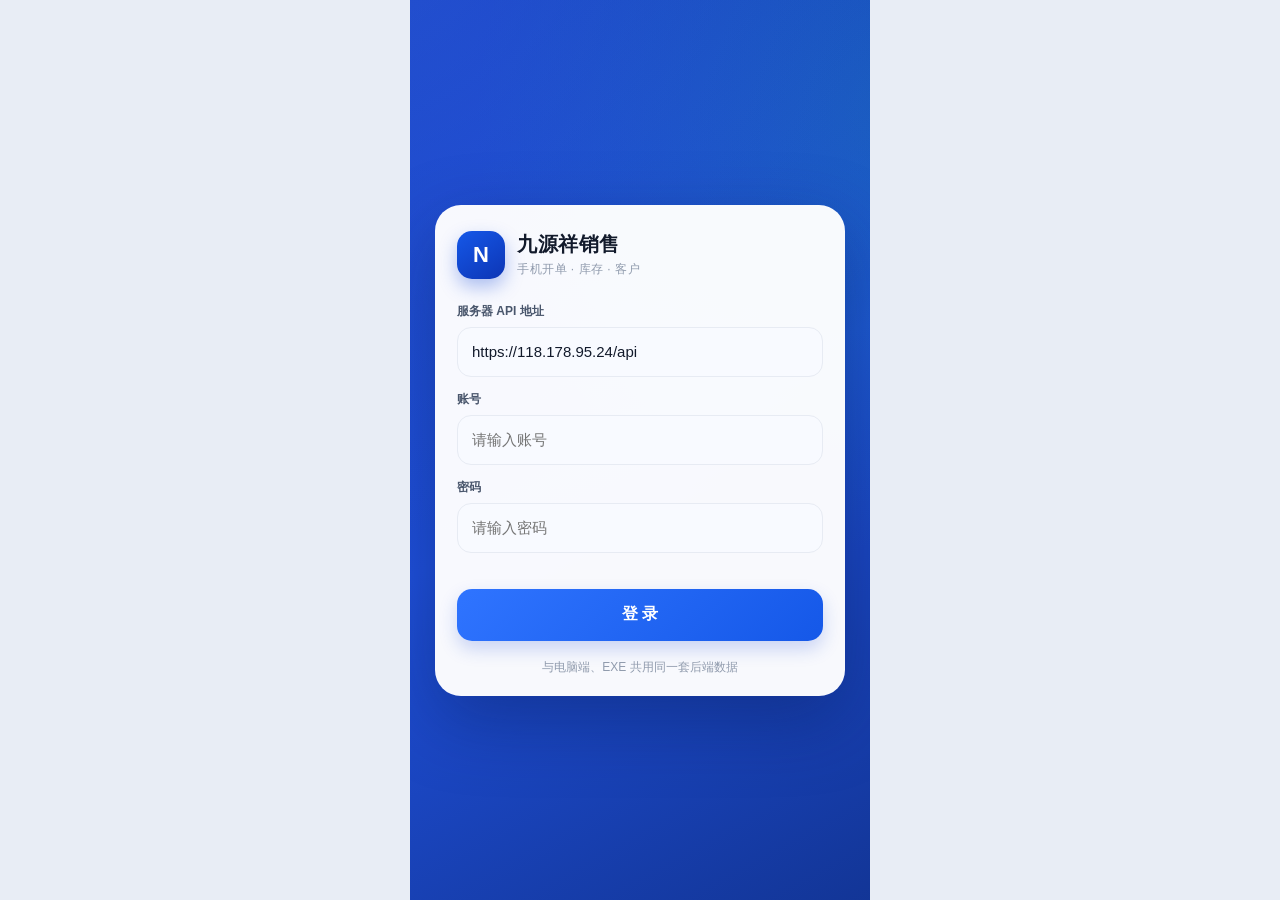
==== index.html @ c1078cbb "Add files via upload" ====
<!doctype html>
<html lang="zh-CN">
<head>
<meta charset="utf-8">
<meta name="viewport" content="width=device-width, initial-scale=1, viewport-fit=cover, maximum-scale=1">
<meta name="theme-color" content="#1558e8">
<meta name="apple-mobile-web-app-capable" content="yes">
<meta name="apple-mobile-web-app-status-bar-style" content="default">
<meta name="apple-mobile-web-app-title" content="九源祥销售">
<title>九源祥销售 · 手机端</title>
<link rel="manifest" href="./manifest.webmanifest">
<link rel="icon" href="./icon.svg" type="image/svg+xml">
<link rel="stylesheet" href="./mobile.css">
</head>
<body>

<div id="loginView" class="login-view">
  <div class="login-bg"></div>
  <div class="login-card">
    <div class="brand">
      <div class="brand-mark">N</div>
      <div>
        <div class="brand-name">九源祥销售</div>
        <div class="brand-sub">手机开单 · 库存 · 客户</div>
      </div>
    </div>
    <form id="loginForm" autocomplete="on">
      <label class="field-label">服务器 API 地址</label>
      <input id="loginApiBase" class="input" inputmode="url" placeholder="https://118.178.95.24/api">
      <label class="field-label">账号</label>
      <input id="loginUsername" class="input" autocomplete="username" placeholder="请输入账号">
      <label class="field-label">密码</label>
      <input id="loginPassword" class="input" type="password" autocomplete="current-password" placeholder="请输入密码">
      <div id="loginError" class="login-error"></div>
      <button id="loginBtn" class="btn btn-primary btn-lg login-btn" type="submit">登 录</button>
    </form>
    <div class="login-note">与电脑端、EXE 共用同一套后端数据</div>
  </div>
</div>

<div id="appView" class="app-view hidden">
  <header class="topbar">
    <div class="topbar-left">
      <div class="top-logo">N</div>
      <div>
        <div id="topShopName" class="top-shop">九源祥销售</div>
        <div id="topSub" class="top-sub">手机开单</div>
      </div>
    </div>
    <button class="avatar-btn" id="avatarBtn" type="button">我</button>
  </header>

  <main id="pageContent" class="page-content"></main>

  <nav class="tabbar" id="tabbar">
    <button class="tab-item is-active" data-page="home" type="button">
      <svg viewBox="0 0 24 24" aria-hidden="true"><path d="M3 10.5 12 3l9 7.5V21a1 1 0 0 1-1 1h-5v-7H9v7H4a1 1 0 0 1-1-1V10.5Z"/></svg>
      <span>首页</span>
    </button>
    <button class="tab-item" data-page="sale" type="button">
      <svg viewBox="0 0 24 24" aria-hidden="true"><path d="M4 4h16v16H4zM8 8h8M8 12h8M8 16h5"/></svg>
      <span>开单</span>
    </button>
    <button class="tab-item" data-page="orders" type="button">
      <svg viewBox="0 0 24 24" aria-hidden="true"><path d="M6 3h12a1 1 0 0 1 1 1v17l-3-2-3 2-3-2-3 2V4a1 1 0 0 1 1-1Z"/><path d="M9 8h6M9 12h6"/></svg>
      <span>订单</span>
    </button>
    <button class="tab-item" data-page="customers" type="button">
      <svg viewBox="0 0 24 24" aria-hidden="true"><path d="M16 21v-2a4 4 0 0 0-4-4H6a4 4 0 0 0-4 4v2"/><circle cx="9" cy="7" r="4"/><path d="M22 21v-2a4 4 0 0 0-3-3.87"/></svg>
      <span>客户</span>
    </button>
    <button class="tab-item" data-page="more" type="button">
      <svg viewBox="0 0 24 24" aria-hidden="true"><circle cx="5" cy="12" r="1.6"/><circle cx="12" cy="12" r="1.6"/><circle cx="19" cy="12" r="1.6"/></svg>
      <span>更多</span>
    </button>
  </nav>
</div>

<div id="sheetMask" class="sheet-mask hidden"></div>
<div id="sheet" class="sheet hidden" role="dialog" aria-modal="true">
  <div class="sheet-grab"></div>
  <div class="sheet-head">
    <div id="sheetTitle" class="sheet-title"></div>
    <button id="sheetClose" class="icon-btn" type="button" aria-label="关闭">✕</button>
  </div>
  <div id="sheetBody" class="sheet-body"></div>
</div>

<div id="toast" class="toast"></div>
<div id="loading" class="loading hidden"><div class="spinner"></div><span>加载中…</span></div>

<script src="./config.js"></script>
<script src="./mobile.js"></script>
</body>
</html>
---- mobile.css ----
:root {
  --blue: #1f4fd8;
  --blue-2: #3b6cf0;
  --blue-soft: #eaf0ff;
  --green: #10a97a;
  --green-soft: #e6f7f1;
  --red: #e04848;
  --red-soft: #ffecec;
  --orange: #f08a24;
  --ink: #162033;
  --ink-2: #4e5b70;
  --muted: #8e99ad;
  --line: #e6eaf2;
  --bg: #f4f7fb;
  --card: #ffffff;
  --radius: 18px;
  --shadow: 0 8px 26px rgba(22, 58, 128, 0.08);
  --safe-bottom: env(safe-area-inset-bottom, 0px);
  --tabbar-h: 64px;
}

* { box-sizing: border-box; -webkit-tap-highlight-color: transparent; }
html, body { margin: 0; padding: 0; }
body {
  font-family: -apple-system, BlinkMacSystemFont, "SF Pro SC", "PingFang SC", "Microsoft YaHei", sans-serif;
  background: var(--bg);
  color: var(--ink);
  font-size: 15px;
  -webkit-font-smoothing: antialiased;
  overscroll-behavior-y: none;
}
button, input, select, textarea { font: inherit; color: inherit; }
button { border: 0; background: none; cursor: pointer; }
a { color: inherit; text-decoration: none; }
.hidden { display: none !important; }

/* ---------- 登录 ---------- */
.login-view { min-height: 100dvh; display: flex; align-items: center; justify-content: center; padding: 24px; position: relative; overflow: hidden; }
.login-bg {
  position: absolute; inset: -20% -30%;
  background:
    radial-gradient(circle at 20% 10%, rgba(59,108,240,.35), transparent 45%),
    radial-gradient(circle at 90% 25%, rgba(16,169,122,.20), transparent 38%),
    linear-gradient(155deg, #1239b2 0%, #1f4fd8 50%, #0d2a7a 100%);
  transform: rotate(-4deg);
}
.login-card {
  position: relative; width: 100%; max-width: 410px;
  background: rgba(255,255,255,.97); border-radius: 26px; padding: 26px 22px 20px;
  box-shadow: 0 24px 70px rgba(5, 24, 75, .35);
}
.brand { display: flex; align-items: center; gap: 12px; margin-bottom: 24px; }
.brand-mark {
  width: 48px; height: 48px; border-radius: 15px; flex: 0 0 auto;
  display: flex; align-items: center; justify-content: center;
  background: linear-gradient(145deg, var(--blue), #0d35b5);
  color: #fff; font-weight: 800; font-size: 22px;
  box-shadow: 0 8px 18px rgba(31,79,216,.35);
}
.brand-name { font-size: 20px; font-weight: 800; letter-spacing: .5px; }
.brand-sub { font-size: 12px; color: var(--muted); margin-top: 3px; letter-spacing: .5px; }
.field-label { display: block; font-size: 12px; color: var(--ink-2); margin: 14px 0 7px; font-weight: 600; }
.input {
  width: 100%; height: 50px; border: 1px solid var(--line); border-radius: 14px;
  background: #f8faff; padding: 0 14px; outline: none; transition: .18s;
}
.input:focus { border-color: var(--blue-2); background: #fff; box-shadow: 0 0 0 3px rgba(59,108,240,.12); }
.login-error { color: var(--red); font-size: 13px; min-height: 18px; margin-top: 10px; line-height: 1.4; }
.btn {
  display: inline-flex; align-items: center; justify-content: center; gap: 6px;
  height: 46px; padding: 0 18px; border-radius: 14px; font-weight: 700;
  transition: transform .1s, opacity .15s, background .15s;
}
.btn:active { transform: scale(.97); }
.btn:disabled { opacity: .55; }
.btn-primary { background: linear-gradient(135deg, var(--blue-2), var(--blue)); color: #fff; box-shadow: 0 8px 18px rgba(31,79,216,.22); }
.btn-green { background: var(--green); color: #fff; }
.btn-ghost { background: #f1f4fa; color: var(--ink-2); }
.btn-danger { background: var(--red-soft); color: var(--red); }
.btn-sm { height: 36px; padding: 0 12px; border-radius: 11px; font-size: 13px; }
.btn-lg { width: 100%; height: 52px; font-size: 16px; border-radius: 15px; }
.login-btn { margin-top: 8px; }
.login-note { text-align: center; font-size: 12px; color: var(--muted); margin-top: 18px; }

/* ---------- 应用框架 ---------- */
.app-view {
  min-height: 100dvh; display: flex; flex-direction: column;
  padding-bottom: calc(var(--tabbar-h) + var(--safe-bottom));
}
.topbar {
  position: sticky; top: 0; z-index: 30;
  display: flex; align-items: center; justify-content: space-between;
  padding: 14px 18px 12px; padding-top: calc(14px + env(safe-area-inset-top, 0px));
  background: rgba(244,247,251,.92); backdrop-filter: blur(14px);
}
.top-shop { font-size: 18px; font-weight: 800; letter-spacing: .2px; }
.top-sub { font-size: 11px; color: var(--muted); margin-top: 3px; }
.avatar-btn {
  width: 40px; height: 40px; border-radius: 14px; background: #fff; color: var(--blue);
  font-weight: 800; font-size: 13px; box-shadow: var(--shadow);
}
.page-content { flex: 1; padding: 4px 16px 22px; max-width: 760px; width: 100%; margin: 0 auto; }

/* ---------- 通用 ---------- */
.section-title { display: flex; align-items: center; justify-content: space-between; margin: 20px 2px 10px; }
.section-title h2 { font-size: 16px; margin: 0; font-weight: 800; }
.section-title .link { font-size: 13px; color: var(--blue); font-weight: 600; }
.card {
  background: var(--card); border-radius: var(--radius); padding: 16px; box-shadow: var(--shadow);
}
.card + .card { margin-top: 12px; }
.pill { display: inline-flex; align-items: center; height: 24px; padding: 0 9px; border-radius: 99px; font-size: 11px; font-weight: 700; }
.pill-blue { background: var(--blue-soft); color: var(--blue); }
.pill-green { background: var(--green-soft); color: var(--green); }
.pill-red { background: var(--red-soft); color: var(--red); }
.pill-gray { background: #f1f3f7; color: var(--muted); }
.dot { width: 6px; height: 6px; border-radius: 50%; background: var(--green); display: inline-block; margin-right: 6px; }
.empty { text-align: center; color: var(--muted); padding: 34px 10px; font-size: 14px; }
.empty-icon { font-size: 34px; display: block; margin-bottom: 8px; opacity: .55; }
.loading-inline { color: var(--muted); text-align: center; padding: 26px 10px; }

/* ---------- 首页 ---------- */
.hero {
  position: relative; overflow: hidden; border-radius: 26px; padding: 20px;
  background: linear-gradient(135deg, #1f4fd8 0%, #2f67ea 55%, #138f7a 160%);
  color: #fff; box-shadow: 0 18px 40px rgba(31,79,216,.28);
}
.hero::after {
  content: ""; position: absolute; right: -40px; top: -70px; width: 210px; height: 210px;
  border-radius: 50%; background: rgba(255,255,255,.10);
}
.hero-top { display: flex; justify-content: space-between; align-items: flex-start; position: relative; z-index: 1; }
.hero-label { font-size: 12px; opacity: .8; letter-spacing: 1px; }
.hero-amount { font-size: 34px; font-weight: 800; letter-spacing: -.5px; margin-top: 5px; }
.hero-amount small { font-size: 15px; font-weight: 600; opacity: .8; margin-right: 4px; }
.hero-meta { display: flex; gap: 18px; margin-top: 16px; position: relative; z-index: 1; }
.hero-meta-item { font-size: 12px; opacity: .9; }
.hero-meta-item b { font-size: 18px; display: block; margin-top: 3px; }
.hero-badge { background: rgba(255,255,255,.16); border: 1px solid rgba(255,255,255,.2); border-radius: 99px; padding: 6px 11px; font-size: 11px; }

.quick-grid { display: grid; grid-template-columns: repeat(4, 1fr); gap: 10px; margin-top: 14px; }
.quick-item {
  background: #fff; border-radius: 16px; padding: 13px 6px 11px; text-align: center;
  box-shadow: 0 6px 18px rgba(22,58,128,.06); transition: transform .12s;
}
.quick-item:active { transform: scale(.96); }
.quick-icon {
  width: 38px; height: 38px; border-radius: 13px; margin: 0 auto 7px;
  display: flex; align-items: center; justify-content: center;
  background: var(--blue-soft); color: var(--blue); font-size: 18px; font-weight: 800;
}
.quick-item span { font-size: 12px; font-weight: 600; color: var(--ink-2); }

.stat-cards { display: grid; grid-template-columns: 1fr 1fr; gap: 10px; }
.stat-card { background: #fff; border-radius: 18px; padding: 14px; box-shadow: var(--shadow); }
.stat-label { font-size: 11px; color: var(--muted); }
.stat-value { font-size: 25px; font-weight: 800; margin-top: 4px; }
.stat-value small { font-size: 12px; color: var(--muted); font-weight: 600; margin-left: 3px; }

.recent-list { background: #fff; border-radius: 20px; overflow: hidden; box-shadow: var(--shadow); }
.recent-row { display: flex; align-items: center; gap: 10px; padding: 14px 15px; border-bottom: 1px solid #f0f3f8; }
.recent-row:last-child { border-bottom: 0; }
.recent-main { flex: 1; min-width: 0; }
.recent-title { font-weight: 700; font-size: 14px; white-space: nowrap; overflow: hidden; text-overflow: ellipsis; }
.recent-sub { font-size: 11px; color: var(--muted); margin-top: 4px; }
.recent-amount { font-weight: 800; font-size: 15px; }

/* ---------- 导航 ---------- */
.tabbar {
  position: fixed; left: 0; right: 0; bottom: 0; z-index: 50;
  height: calc(var(--tabbar-h) + var(--safe-bottom));
  padding-bottom: var(--safe-bottom);
  display: flex; background: rgba(255,255,255,.94);
  backdrop-filter: blur(16px); border-top: 1px solid #eef1f7;
}
.tab-item {
  flex: 1; display: flex; flex-direction: column; align-items: center; justify-content: center; gap: 3px;
  color: #8792a6; font-size: 11px; font-weight: 600; position: relative;
}
.tab-item svg { width: 24px; height: 24px; fill: none; stroke: currentColor; stroke-width: 1.9; stroke-linecap: round; stroke-linejoin: round; }
.tab-item.is-active { color: var(--blue); }
.tab-item.is-active::before {
  content: ""; position: absolute; top: 7px; width: 26px; height: 26px; border-radius: 9px; background: var(--blue-soft); z-index: -1;
}
.tab-item:active { transform: scale(.96); }

/* ---------- 开单 ---------- */
.page-head { display: flex; align-items: flex-start; justify-content: space-between; margin: 8px 2px 14px; }
.page-head h1 { font-size: 21px; margin: 0; font-weight: 800; }
.page-head p { margin: 4px 0 0; font-size: 12px; color: var(--muted); }
.order-no { font-size: 11px; color: var(--muted); font-family: ui-monospace, monospace; }
.sale-top { background: #fff; border-radius: 20px; padding: 14px; box-shadow: var(--shadow); }
.sale-row { display: flex; align-items: center; gap: 10px; }
.sale-row + .sale-row { margin-top: 10px; }
.sale-row .label { width: 52px; font-size: 12px; color: var(--muted); flex: 0 0 auto; }
.customer-btn {
  flex: 1; min-width: 0; height: 46px; border-radius: 13px; background: #f6f8fd;
  display: flex; align-items: center; gap: 8px; padding: 0 12px; text-align: left;
}
.customer-btn .name { font-weight: 700; font-size: 14px; white-space: nowrap; overflow: hidden; text-overflow: ellipsis; }
.customer-btn .meta { font-size: 11px; color: var(--muted); margin-left: auto; flex: 0 0 auto; }
.date-input { flex: 1; height: 46px; border: 0; border-radius: 13px; background: #f6f8fd; padding: 0 12px; outline: none; color: var(--ink-2); }

.search-box { display: flex; align-items: center; gap: 9px; background: #fff; border-radius: 16px; padding: 0 14px; height: 52px; box-shadow: var(--shadow); margin-top: 12px; }
.search-box svg { width: 20px; height: 20px; stroke: var(--muted); fill: none; stroke-width: 2; flex: 0 0 auto; }
.search-box input { flex: 1; border: 0; outline: none; background: transparent; font-size: 15px; min-width: 0; }
.search-box .scan { color: var(--blue); font-size: 12px; font-weight: 700; }
.sheet-note { padding: 10px 4px 2px; font-size: 11px; color: var(--muted); text-align: center; }
.search-results { margin-top: 8px; background: #fff; border-radius: 16px; box-shadow: var(--shadow); overflow: hidden; }
.search-result-row { display: flex; align-items: center; gap: 10px; width: 100%; padding: 13px 14px; text-align: left; border-bottom: 1px solid #f1f3f8; }
.search-result-row:last-child { border-bottom: 0; }
.search-result-row:active { background: #f4f7ff; }
.sr-main { flex: 1; min-width: 0; }
.sr-name { font-weight: 800; font-size: 14px; white-space: nowrap; overflow: hidden; text-overflow: ellipsis; }
.sr-sub { font-size: 11px; color: var(--muted); margin-top: 3px; }
.sr-add { width: 32px; height: 32px; border-radius: 10px; background: var(--blue-soft); color: var(--blue); display: flex; align-items: center; justify-content: center; font-weight: 800; flex: 0 0 auto; }

.cart-empty {
  margin-top: 12px; background: #fff; border-radius: 20px; padding: 34px 18px; text-align: center; box-shadow: var(--shadow);
}
.cart-empty .big { font-size: 42px; margin-bottom: 8px; opacity: .45; }
.cart-empty .txt { color: var(--muted); font-size: 13px; line-height: 1.7; }
.cart-list { margin-top: 12px; display: flex; flex-direction: column; gap: 10px; }
.cart-card { background: #fff; border-radius: 18px; padding: 14px; box-shadow: var(--shadow); }
.cart-top { display: flex; align-items: flex-start; gap: 10px; }
.cart-main { flex: 1; min-width: 0; }
.cart-name { font-size: 15px; font-weight: 800; line-height: 1.35; }
.cart-spec { font-size: 11px; color: var(--muted); margin-top: 4px; }
.cart-del { width: 30px; height: 30px; border-radius: 9px; background: #f5f6fa; color: var(--red); font-size: 15px; flex: 0 0 auto; }
.cart-controls { display: flex; align-items: center; gap: 10px; margin-top: 12px; }
.unit-select { height: 36px; border: 1px solid var(--line); border-radius: 10px; background: #fff; padding: 0 8px; font-size: 12px; max-width: 82px; }
.qty-box { display: flex; align-items: center; background: #f5f8fd; border-radius: 12px; height: 38px; padding: 0 4px; }
.qty-btn { width: 32px; height: 32px; border-radius: 9px; color: var(--blue); font-size: 19px; font-weight: 700; }
.qty-input { width: 54px; border: 0; background: transparent; text-align: center; outline: none; font-weight: 800; font-size: 15px; }
.price-box { margin-left: auto; text-align: right; }
.price-label { font-size: 10px; color: var(--muted); }
.price-input { width: 84px; height: 36px; border: 1px solid var(--line); border-radius: 10px; text-align: right; padding: 0 8px; font-weight: 800; font-size: 15px; outline: none; background: #fff; }
.cart-bottom { display: flex; align-items: center; justify-content: space-between; margin-top: 10px; font-size: 12px; color: var(--muted); }
.cart-amount { color: var(--ink); font-weight: 800; font-size: 15px; }

.sale-summary { margin-top: 14px; background: #fff; border-radius: 18px; padding: 14px 16px; box-shadow: var(--shadow); display: flex; align-items: center; justify-content: space-between; }
.sale-summary .label { font-size: 12px; color: var(--muted); }
.sale-summary .amount { font-size: 26px; font-weight: 800; color: var(--red); }
.sale-summary .amount small { font-size: 13px; margin-right: 3px; }
.sale-actions { display: flex; gap: 9px; margin-top: 12px; padding-bottom: 8px; }
.sale-actions .btn { flex: 1; }
.sticky-actions {
  position: fixed; left: 0; right: 0; bottom: calc(var(--tabbar-h) + var(--safe-bottom)); z-index: 40;
  padding: 10px 16px calc(10px + env(safe-area-inset-bottom, 0px));
  background: linear-gradient(to top, rgba(244,247,251,.98) 60%, rgba(244,247,251,0));
  display: none;
}
.sticky-actions .inner { max-width: 760px; margin: 0 auto; display: flex; align-items: center; gap: 10px; }
.sticky-actions .total { flex: 0 0 auto; font-size: 12px; color: var(--muted); }
.sticky-actions .total b { display: block; font-size: 21px; color: var(--red); margin-top: 1px; }
.sticky-actions .btns { flex: 1; display: flex; gap: 8px; }
.sticky-actions .btns .btn { flex: 1; }

/* ---------- 列表 ---------- */
.list-card { background: #fff; border-radius: 18px; box-shadow: var(--shadow); overflow: hidden; }
.order-card { background: #fff; border-radius: 18px; padding: 15px; box-shadow: var(--shadow); margin-bottom: 10px; }
.order-head { display: flex; align-items: center; justify-content: space-between; gap: 8px; }
.order-no { font-family: ui-monospace, monospace; font-size: 12px; color: var(--muted); }
.order-customer { font-size: 16px; font-weight: 800; margin-top: 4px; }
.order-meta { display: flex; align-items: center; justify-content: space-between; margin-top: 9px; }
.order-total { font-size: 20px; font-weight: 800; display: flex; align-items: center; gap: 4px; }
.order-chev { color: #c2c9da; font-size: 18px; font-weight: 600; margin-left: 2px; }
.order-sub { font-size: 11px; color: var(--muted); }
.order-actions { display: flex; gap: 8px; margin-top: 11px; }
.order-actions .btn { flex: 1; }

.customer-card { background: #fff; border-radius: 18px; padding: 14px 15px; box-shadow: var(--shadow); margin-bottom: 10px; display: flex; align-items: center; gap: 12px; }
.customer-ava { width: 44px; height: 44px; border-radius: 14px; flex: 0 0 auto; background: var(--blue-soft); color: var(--blue); display: flex; align-items: center; justify-content: center; font-weight: 800; font-size: 16px; }
.customer-main { flex: 1; min-width: 0; }
.customer-name { font-weight: 800; font-size: 15px; white-space: nowrap; overflow: hidden; text-overflow: ellipsis; }
.customer-sub { font-size: 11px; color: var(--muted); margin-top: 4px; white-space: nowrap; overflow: hidden; text-overflow: ellipsis; }
.customer-side { text-align: right; flex: 0 0 auto; }
.customer-total { font-weight: 800; font-size: 14px; }
.customer-orders { font-size: 10px; color: var(--muted); margin-top: 3px; }

.goods-card { background: #fff; border-radius: 16px; padding: 13px 14px; box-shadow: var(--shadow); margin-bottom: 9px; }
.goods-top { display: flex; align-items: flex-start; gap: 10px; }
.goods-code { font-family: ui-monospace, monospace; font-size: 11px; color: var(--blue); background: var(--blue-soft); border-radius: 7px; padding: 3px 6px; flex: 0 0 auto; }
.goods-name { font-weight: 800; font-size: 15px; flex: 1; min-width: 0; white-space: nowrap; overflow: hidden; text-overflow: ellipsis; }
.goods-spec { font-size: 11px; color: var(--muted); margin-top: 4px; }
.goods-price { font-weight: 800; font-size: 16px; color: var(--red); flex: 0 0 auto; }
.goods-price small { font-size: 10px; color: var(--muted); font-weight: 500; }
.goods-unpriced { font-size: 12px; color: var(--muted); font-weight: 600; }

/* ---------- 更多 ---------- */
.more-grid { display: grid; grid-template-columns: 1fr 1fr; gap: 11px; }
.more-item { background: #fff; border-radius: 18px; padding: 17px 14px; box-shadow: var(--shadow); display: flex; align-items: center; gap: 12px; }
.more-icon { width: 44px; height: 44px; border-radius: 14px; background: var(--blue-soft); color: var(--blue); display: flex; align-items: center; justify-content: center; font-size: 20px; flex: 0 0 auto; }
.more-label { font-size: 14px; font-weight: 800; }
.more-desc { font-size: 10px; color: var(--muted); margin-top: 3px; }
.profile-card { background: linear-gradient(140deg, #173ea8, #2f67ea); color: #fff; border-radius: 22px; padding: 20px; box-shadow: 0 16px 36px rgba(31,79,216,.26); }
.profile-name { font-size: 20px; font-weight: 800; }
.profile-sub { font-size: 12px; opacity: .78; margin-top: 4px; }
.profile-actions { display: flex; gap: 9px; margin-top: 16px; }
.profile-actions .btn { flex: 1; background: rgba(255,255,255,.16); color: #fff; }

/* ---------- 弹层 ---------- */
.sheet-mask {
  position: fixed; inset: 0; background: rgba(10,20,40,.42); z-index: 60;
  animation: fadeIn .18s ease;
}
.sheet {
  position: fixed; left: 0; right: 0; bottom: 0; z-index: 70;
  background: #fff; border-radius: 24px 24px 0 0;
  max-height: 88dvh; display: flex; flex-direction: column;
  padding-bottom: env(safe-area-inset-bottom, 0px);
  animation: slideUp .24s cubic-bezier(.2,.8,.2,1);
  box-shadow: 0 -18px 50px rgba(10,20,50,.18);
}
.sheet-grab { width: 40px; height: 4px; border-radius: 99px; background: #d8dee9; margin: 8px auto 0; flex: 0 0 auto; }
.sheet-head { display: flex; align-items: center; justify-content: space-between; padding: 10px 18px 8px; flex: 0 0 auto; }
.sheet-title { font-size: 18px; font-weight: 800; }
.icon-btn { width: 36px; height: 36px; border-radius: 11px; background: #f3f5fa; color: var(--muted); font-size: 15px; }
.sheet-body { padding: 4px 18px 20px; overflow-y: auto; -webkit-overflow-scrolling: touch; }
.sheet-sub { font-size: 12px; color: var(--muted); margin-bottom: 12px; }
.sheet-search { display: flex; align-items: center; gap: 8px; background: #f5f7fc; border-radius: 13px; height: 46px; padding: 0 13px; margin-bottom: 12px; }
.sheet-search input { flex: 1; border: 0; outline: none; background: transparent; font-size: 15px; min-width: 0; }
.sheet-list { display: flex; flex-direction: column; gap: 8px; }
.sheet-item { background: #f8faff; border: 1px solid #edf1f8; border-radius: 14px; padding: 12px 13px; display: flex; align-items: center; gap: 10px; text-align: left; width: 100%; }
.sheet-item:active { background: #eff4ff; }
.sheet-item .main { flex: 1; min-width: 0; }
.sheet-item .title { font-weight: 700; font-size: 14px; }
.sheet-item .sub { font-size: 11px; color: var(--muted); margin-top: 3px; }
.sheet-item .side { text-align: right; flex: 0 0 auto; }
.sheet-item .side b { display: block; font-size: 15px; color: var(--red); }
.sheet-item .side span { font-size: 10px; color: var(--muted); }
.sheet-form .field-label { margin-top: 12px; }
.sheet-form .input { height: 46px; }
.sheet-actions { display: flex; gap: 9px; margin-top: 18px; }
.sheet-actions .btn { flex: 1; }
.unit-options { display: flex; flex-wrap: wrap; gap: 8px; margin-top: 8px; }
.unit-chip { border: 1px solid var(--line); border-radius: 11px; padding: 8px 12px; background: #fff; font-size: 13px; font-weight: 600; }
.unit-chip.is-active { background: var(--blue-soft); border-color: #b8c9ff; color: var(--blue); }

/* ---------- 明细 ---------- */
.detail-hero { background: #fff; border-radius: 18px; padding: 16px; box-shadow: var(--shadow); }
.detail-total { font-size: 30px; font-weight: 800; color: var(--red); }
.detail-rows { margin-top: 12px; background: #fff; border-radius: 18px; overflow: hidden; box-shadow: var(--shadow); }
.detail-row { padding: 12px 15px; border-bottom: 1px solid #f1f3f8; }
.detail-row:last-child { border-bottom: 0; }
.detail-row-top { display: flex; justify-content: space-between; gap: 10px; }
.detail-row-name { font-weight: 700; font-size: 13px; }
.detail-row-amount { font-weight: 800; font-size: 13px; }
.detail-row-sub { font-size: 11px; color: var(--muted); margin-top: 4px; display: flex; justify-content: space-between; }

/* ---------- 统计 ---------- */
.segmented { display: flex; background: #eef2f8; border-radius: 13px; padding: 4px; margin-bottom: 12px; }
.segmented button { flex: 1; height: 38px; border-radius: 10px; font-size: 13px; font-weight: 700; color: var(--muted); }
.segmented button.is-active { background: #fff; color: var(--blue); box-shadow: 0 2px 8px rgba(20,50,110,.08); }
.rank-row { display: flex; align-items: center; gap: 10px; padding: 11px 0; border-bottom: 1px solid #f1f3f8; }
.rank-row:last-child { border-bottom: 0; }
.rank-no { width: 26px; height: 26px; border-radius: 9px; background: var(--blue-soft); color: var(--blue); font-weight: 800; font-size: 12px; display: flex; align-items: center; justify-content: center; flex: 0 0 auto; }
.rank-main { flex: 1; min-width: 0; }
.rank-name { font-weight: 700; font-size: 13px; white-space: nowrap; overflow: hidden; text-overflow: ellipsis; }
.rank-sub { font-size: 10px; color: var(--muted); margin-top: 3px; }
.rank-amount { font-weight: 800; font-size: 14px; }

/* ---------- 提示 ---------- */
.toast {
  position: fixed; left: 50%; bottom: calc(var(--tabbar-h) + 26px + var(--safe-bottom));
  transform: translate(-50%, 16px); z-index: 90;
  max-width: 84vw; padding: 11px 16px; border-radius: 13px;
  background: rgba(20,28,45,.92); color: #fff; font-size: 13px; line-height: 1.45;
  opacity: 0; pointer-events: none; transition: .22s; text-align: center;
}
.toast.show { opacity: 1; transform: translate(-50%, 0); }
.toast.err { background: rgba(180,38,38,.94); }
.loading {
  position: fixed; inset: 0; z-index: 95; display: flex; align-items: center; justify-content: center; gap: 10px;
  background: rgba(10,18,35,.25); color: #fff; font-size: 13px; backdrop-filter: blur(2px);
}
.spinner { width: 20px; height: 20px; border-radius: 50%; border: 2px solid rgba(255,255,255,.5); border-top-color: #fff; animation: spin .8s linear infinite; }

@keyframes spin { to { transform: rotate(360deg); } }
@keyframes fadeIn { from { opacity: 0; } }
@keyframes slideUp { from { transform: translateY(40px); opacity: .4; } }

/* ============================================================
   v2 手机端视觉与交互升级
   目标：更紧凑、更好点、更适合单手开单
   ============================================================ */
:root {
  --blue: #1558e8;
  --blue-2: #2f74ff;
  --blue-soft: #eaf0ff;
  --green: #0f9d76;
  --green-soft: #e6f7f1;
  --red: #e24848;
  --red-soft: #ffeded;
  --orange: #e88a18;
  --orange-soft: #fff4e4;
  --ink: #121a2b;
  --ink-2: #49566c;
  --muted: #909bad;
  --line: #e7ebf3;
  --bg: #f3f6fb;
  --card: #fff;
  --radius: 20px;
  --shadow: 0 8px 24px rgba(20, 48, 100, .07);
  --safe-bottom: env(safe-area-inset-bottom, 0px);
  --tabbar-h: 68px;
}

body { background: radial-gradient(circle at 50% -20%, #eaf1ff 0, var(--bg) 45%, var(--bg) 100%); }

.app-view { padding-bottom: calc(var(--tabbar-h) + var(--safe-bottom) + 16px); }
.page-content { padding: 2px 14px 18px; }
.topbar {
  padding: 12px 16px 10px;
  padding-top: calc(12px + env(safe-area-inset-top, 0px));
  background: linear-gradient(to bottom, rgba(243,246,251,.98) 60%, rgba(243,246,251,.86));
  backdrop-filter: blur(16px);
}
.topbar-left { display: flex; align-items: center; gap: 10px; min-width: 0; }
.topbar-left > div { min-width: 0; }
.top-shop { max-width: 68vw; white-space: nowrap; overflow: hidden; text-overflow: ellipsis; }
.top-logo {
  width: 38px; height: 38px; border-radius: 12px; flex: 0 0 auto;
  display: flex; align-items: center; justify-content: center;
  background: linear-gradient(145deg, #2f74ff, #104ad2);
  color: #fff; font-weight: 900; font-size: 17px;
  box-shadow: 0 6px 14px rgba(21,88,232,.28);
}
.top-shop { font-size: 16px; font-weight: 800; line-height: 1.25; }
.top-sub { font-size: 10px; letter-spacing: .3px; margin-top: 2px; }
.avatar-btn { width: 38px; height: 38px; border-radius: 12px; font-size: 12px; }

/* 底部导航：悬浮胶囊 */
.tabbar {
  left: 10px; right: 10px; bottom: calc(8px + var(--safe-bottom));
  height: var(--tabbar-h);
  padding: 0 6px;
  border: 1px solid rgba(226,232,243,.95);
  border-radius: 22px;
  background: rgba(255,255,255,.96);
  box-shadow: 0 12px 34px rgba(18,40,90,.14);
  overflow: hidden;
}
.tab-item { gap: 2px; font-size: 10px; letter-spacing: .2px; }
.tab-item svg { width: 23px; height: 23px; stroke-width: 1.8; }
.tab-item.is-active { color: var(--blue); }
.tab-item.is-active::before {
  top: 5px; width: 32px; height: 32px; border-radius: 11px;
  background: var(--blue-soft); z-index: -1;
}
.tab-item.is-active::after {
  content: ""; position: absolute; top: 0; width: 18px; height: 3px;
  border-radius: 0 0 4px 4px; background: var(--blue);
}

/* 页面标题 */
.page-head { margin: 6px 2px 12px; align-items: center; }
.page-head h1 { font-size: 24px; letter-spacing: -.4px; }
.page-head p { margin-top: 5px; font-size: 11px; line-height: 1.5; color: var(--muted); }
.head-action {
  height: 38px; padding: 0 14px; border-radius: 12px;
  background: linear-gradient(135deg, var(--blue-2), var(--blue));
  color: #fff; font-size: 13px; font-weight: 800;
  box-shadow: 0 7px 16px rgba(21,88,232,.22); flex: 0 0 auto;
}

/* 首页 */
.hero { border-radius: 22px; padding: 18px; box-shadow: 0 14px 30px rgba(21,88,232,.22); }
.hero-amount { font-size: 32px; }
.hero-meta { margin-top: 14px; gap: 22px; }
.quick-grid { gap: 8px; margin-top: 12px; }
.quick-item { border-radius: 15px; padding: 11px 5px 9px; box-shadow: 0 5px 16px rgba(22,58,128,.055); }
.quick-icon { width: 36px; height: 36px; border-radius: 12px; margin-bottom: 6px; font-size: 17px; }
.quick-icon svg { width: 19px; height: 19px; fill: none; stroke: currentColor; stroke-width: 1.9; stroke-linecap: round; stroke-linejoin: round; }
.quick-item:nth-child(1) .quick-icon { color: #1558e8; background: #eaf0ff; }
.quick-item:nth-child(2) .quick-icon { color: #0f9d76; background: #e6f7f1; }
.quick-item:nth-child(3) .quick-icon { color: #d97706; background: #fff3e2; }
.quick-item:nth-child(4) .quick-icon { color: #7c3aed; background: #f1eaff; }
.quick-item span { font-size: 11px; }
.section-title { margin: 18px 2px 9px; }
.section-title h2 { font-size: 15px; }
.recent-row { padding: 13px 14px; }
.recent-title { font-size: 13px; }

/* 开单页头与客户卡 */
.sale-head { display: flex; align-items: flex-start; justify-content: space-between; gap: 10px; margin: 4px 2px 12px; }
.sale-kicker { font-size: 9px; font-weight: 800; letter-spacing: 1.8px; color: var(--blue); opacity: .75; }
.sale-head h1 { margin: 2px 0 0; font-size: 25px; letter-spacing: -.5px; }
.sale-head p { margin: 4px 0 0; font-size: 11px; line-height: 1.45; color: var(--muted); }
.sale-head-side { text-align: right; flex: 0 0 auto; padding-top: 2px; }
.sale-head-side .pill { margin-bottom: 6px; }
.sale-meta-card {
  background: #fff; border-radius: 19px; padding: 4px 13px;
  box-shadow: var(--shadow); margin-bottom: 10px;
}
.customer-line {
  width: 100%; display: flex; align-items: center; gap: 10px;
  padding: 10px 0; text-align: left;
}
.customer-line.is-readonly { opacity: .92; }
.customer-avatar {
  width: 40px; height: 40px; border-radius: 13px; flex: 0 0 auto;
  display: flex; align-items: center; justify-content: center;
  background: linear-gradient(140deg, #eef3ff, #e2ebff);
  color: var(--blue); font-size: 16px; font-weight: 900;
}
.customer-copy { flex: 1; min-width: 0; display: block; }
.customer-copy b { display: block; font-size: 15px; font-weight: 800; white-space: nowrap; overflow: hidden; text-overflow: ellipsis; }
.customer-copy i { display: block; font-style: normal; font-size: 10px; color: var(--muted); margin-top: 2px; }
.chev { color: #bdc5d6; font-size: 22px; line-height: 1; font-weight: 600; }
.meta-divider { height: 1px; background: #f0f3f8; }
.date-line, .return-line { min-height: 44px; display: flex; align-items: center; gap: 8px; }
.meta-label { font-size: 11px; color: var(--muted); flex: 0 0 auto; min-width: 48px; }
.inline-date {
  flex: 1; border: 0; outline: none; background: transparent;
  text-align: right; font-size: 13px; font-weight: 700; color: var(--ink-2);
  min-width: 0;
}
.return-line { cursor: pointer; }
.return-line input { position: absolute; opacity: 0; pointer-events: none; }
.switch-track {
  margin-left: auto; width: 40px; height: 23px; border-radius: 99px;
  background: #e8ebf1; position: relative; transition: .18s; flex: 0 0 auto;
}
.switch-track i {
  position: absolute; left: 3px; top: 3px; width: 17px; height: 17px;
  border-radius: 50%; background: #fff; box-shadow: 0 2px 6px rgba(20,30,60,.18); transition: .18s;
}
.return-line input:checked + .switch-track { background: var(--red); }
.return-line input:checked + .switch-track i { left: 20px; }

/* 搜索与添加 */
.sale-search-box { margin-top: 0; height: 48px; border-radius: 15px; }
.sale-search-box input { font-size: 14px; }
.search-add {
  height: 30px; padding: 0 11px; border-radius: 9px;
  background: var(--blue-soft); color: var(--blue); font-size: 11px; font-weight: 800; flex: 0 0 auto;
}
.search-add:active { transform: scale(.96); }

/* 购物车 */
.cart-empty { margin-top: 10px; border-radius: 19px; padding: 30px 16px; }
.cart-empty-icon {
  width: 54px; height: 54px; border-radius: 18px; margin: 0 auto 10px;
  display: flex; align-items: center; justify-content: center; background: #f2f5fb; color: #b5bfd1;
}
.cart-empty-icon svg { width: 28px; height: 28px; fill: none; stroke: currentColor; stroke-width: 1.7; stroke-linecap: round; stroke-linejoin: round; }
.cart-empty .txt { font-size: 13px; line-height: 1.55; }
.cart-empty .txt span { font-size: 11px; color: #aab3c3; }
.cart-list { gap: 9px; margin-top: 10px; }
.cart-card { border-radius: 17px; padding: 12px 13px; border: 1px solid #f1f3f8; box-shadow: 0 6px 18px rgba(22,58,128,.06); }
.cart-name { font-size: 14px; }
.cart-spec { font-size: 10px; line-height: 1.45; }
.shelf-tag { color: var(--orange); background: var(--orange-soft); border-radius: 5px; padding: 1px 4px; }
.cart-del { width: 28px; height: 28px; border-radius: 8px; font-size: 14px; }
.cart-controls { gap: 7px; margin-top: 10px; }
.unit-select { height: 34px; max-width: 64px; padding: 0 5px; border-radius: 9px; font-size: 11px; font-weight: 700; }
.qty-box { height: 34px; border-radius: 10px; padding: 0 2px; }
.qty-btn { width: 28px; height: 28px; font-size: 17px; }
.qty-input { width: 43px; font-size: 14px; }
.price-label { font-size: 9px; white-space: nowrap; }
.price-input { width: 72px; height: 34px; border-radius: 9px; font-size: 14px; }
.cart-exp {
  display: grid; grid-template-columns: 1fr 1fr; gap: 7px;
  margin-top: 9px; padding-top: 9px; border-top: 1px dashed #eef1f7;
}
.exp-field { min-width: 0; }
.exp-field span { display: block; font-size: 9px; color: var(--muted); margin-bottom: 3px; }
.exp-field input {
  width: 100%; height: 32px; border: 1px solid var(--line); border-radius: 8px;
  background: #fbfcfe; padding: 0 5px; font-size: 11px; color: var(--ink-2); outline: none;
}
.exp-field input:focus { border-color: #b9ccff; background: #fff; }
.cart-bottom { margin-top: 9px; font-size: 11px; }
.cart-amount { font-size: 14px; }

/* 备注 */
.bill-note-card { background: #fff; border-radius: 17px; padding: 11px 13px 12px; margin-top: 10px; box-shadow: var(--shadow); }
.bill-note-card .meta-label { display: block; margin-bottom: 5px; }
.bill-note-card textarea {
  width: 100%; border: 0; outline: none; resize: none;
  background: transparent; font-size: 12px; line-height: 1.5; padding: 0; color: var(--ink-2);
}

/* 开单底部吸底结算条 */
body.page-sale .page-content { padding-bottom: 104px; }
.sale-dock {
  position: fixed; left: 50%; transform: translateX(-50%);
  bottom: calc(var(--tabbar-h) + var(--safe-bottom) + 14px);
  width: calc(100% - 20px); max-width: 440px; z-index: 45;
  display: flex; align-items: center; gap: 9px;
  padding: 9px 10px 9px 14px;
  background: rgba(255,255,255,.97); backdrop-filter: blur(16px);
  border: 1px solid rgba(226,232,243,.9); border-radius: 18px;
  box-shadow: 0 12px 34px rgba(10,30,70,.17);
}
.dock-total { flex: 1; min-width: 0; }
.dock-total span { display: block; font-size: 9px; color: var(--muted); }
.dock-total em { font-style: normal; margin-left: 4px; color: #aab3c2; }
.dock-total b {
  display: flex; align-items: baseline; gap: 1px; margin-top: 1px;
  font-size: 23px; color: var(--red); letter-spacing: -.5px; line-height: 1.15;
}
.dock-total b small { font-size: 11px; font-weight: 700; }
.dock-actions { display: flex; align-items: center; gap: 7px; flex: 0 0 auto; }
.dock-actions .btn { height: 40px; padding: 0 15px; border-radius: 11px; font-size: 13px; }
.dock-actions .btn-primary { min-width: 92px; padding: 0 16px; }

/* 订单列表 */
.segmented { border-radius: 13px; padding: 3px; }
.segmented button { height: 35px; font-size: 12px; border-radius: 10px; }
.order-seg { margin-bottom: 10px; }
.list-caption {
  display: flex; align-items: center; justify-content: space-between;
  padding: 2px 3px 9px; font-size: 11px; color: var(--muted);
}
.list-caption b { color: var(--ink-2); font-weight: 700; }
.order-list { display: flex; flex-direction: column; gap: 9px; }
.order-card {
  width: 100%; text-align: left; border-radius: 17px; padding: 13px 14px;
  border: 1px solid #f1f3f8; box-shadow: 0 6px 18px rgba(22,58,128,.06);
  margin-bottom: 0; transition: transform .12s;
}
.order-card:active { transform: scale(.985); background: #fcfdff; }
.order-customer { font-size: 15px; margin-top: 3px; }
.order-total { font-size: 19px; }
.order-sub { font-size: 10px; }
.detail-remark { margin-top: 6px; font-size: 10px; color: var(--muted); }
.detail-badges { display: flex; gap: 5px; flex-direction: column; align-items: flex-end; }
.detail-row-date { margin-top: 4px; font-size: 10px; color: #9aa5b7; }
.pill-orange { background: var(--orange-soft); color: var(--orange); }

/* 客户 */
.customer-list { display: flex; flex-direction: column; gap: 8px; margin-top: 10px; }
.customer-card { margin-bottom: 0; border-radius: 16px; padding: 11px 12px; border: 1px solid #f1f3f8; box-shadow: 0 5px 16px rgba(22,58,128,.055); }
.customer-ava { width: 40px; height: 40px; border-radius: 12px; font-size: 15px; }
.customer-name { font-size: 14px; }
.customer-sub { font-size: 10px; }
.customer-total { font-size: 13px; }

/* 商品 */
.goods-list { display: flex; flex-direction: column; gap: 8px; margin-top: 10px; }
.goods-card { margin-bottom: 0; border-radius: 16px; padding: 11px 12px; border: 1px solid #f1f3f8; }
.goods-top { align-items: center; }
.goods-code { font-size: 10px; padding: 2px 5px; }
.goods-name { font-size: 14px; }
.goods-add {
  flex: 0 0 auto; height: 28px; padding: 0 10px; border-radius: 8px;
  background: var(--blue-soft); color: var(--blue); font-size: 11px; font-weight: 800;
}
.goods-add:active { background: #dfe8ff; }
.goods-spec { margin-top: 5px; font-size: 10px; }
.goods-foot { display: flex; align-items: center; justify-content: space-between; gap: 8px; margin-top: 8px; }
.unit-chips { display: flex; flex-wrap: wrap; gap: 4px; min-width: 0; }
.unit-chips em {
  font-style: normal; font-size: 9px; font-weight: 700; color: var(--ink-2);
  background: #f1f4f9; border-radius: 5px; padding: 2px 5px;
}
.goods-price { font-size: 15px; }
.goods-unpriced { font-size: 11px; }
.goods-actions { display: flex; align-items: center; gap: 6px; flex: 0 0 auto; }
.goods-edit {
  height: 28px; padding: 0 8px; border-radius: 8px; background: #f2f5fa;
  color: var(--ink-2); font-size: 11px; font-weight: 700;
}
.goods-edit:active { background: #e7ecf5; }
.goods-del {
  height: 28px; padding: 0 8px; border-radius: 8px; background: #fff1f0;
  color: var(--red); font-size: 11px; font-weight: 700;
}
.goods-del:active { background: #ffe4e1; }

/* 商品编辑表单 */
.goods-form { padding-bottom: 4px; }
.form-intro {
  display: flex; align-items: center; gap: 12px; padding: 13px 14px;
  border-radius: 16px; background: linear-gradient(135deg, #eff4ff, #f7faff);
  border: 1px solid #e5edff;
}
.form-intro-icon {
  width: 40px; height: 40px; flex: 0 0 auto; border-radius: 13px;
  display: flex; align-items: center; justify-content: center;
  background: #fff; color: var(--blue); font-size: 22px; font-weight: 800;
  box-shadow: 0 5px 14px rgba(30,70,180,.12);
}
.form-intro b { display: block; font-size: 15px; font-weight: 800; }
.form-intro span { display: block; margin-top: 3px; font-size: 11px; color: var(--muted); }
.form-section {
  margin-top: 12px; padding: 2px 14px 14px; border: 1px solid #edf1f8;
  border-radius: 16px; background: #fff;
}
.form-section-head { display: flex; align-items: baseline; justify-content: space-between; gap: 8px; padding-top: 12px; }
.form-section-head b { font-size: 14px; font-weight: 800; }
.form-section-head span { font-size: 10px; color: var(--muted); }
.form-section .field-label { margin-top: 12px; font-size: 11px; color: var(--ink-2); }
.form-section .field-label i { font-style: normal; color: var(--red); }
.form-row { display: grid; grid-template-columns: 1fr 1fr; gap: 10px; }
.form-row .input { min-width: 0; }
.code-input { font-family: ui-monospace, monospace; color: var(--blue); background: #f4f7fe; font-weight: 700; }
.form-tip { font-size: 10px; color: var(--muted); line-height: 1.65; margin: 8px 0 10px; }
.pack-row {
  display: grid; grid-template-columns: minmax(0,1fr) 16px 68px auto 30px;
  align-items: center; gap: 6px; margin-bottom: 8px;
}
.pack-row .input { height: 42px; padding: 0 9px; font-size: 13px; }
.pack-eq { text-align: center; color: var(--muted); font-size: 12px; }
.pack-base { font-size: 11px; color: var(--ink-2); font-weight: 700; max-width: 46px; overflow: hidden; text-overflow: ellipsis; }
.pack-del {
  width: 30px; height: 30px; border-radius: 9px; background: #fff1f1;
  color: #e04a4a; font-size: 17px; line-height: 1; font-weight: 600;
}
.add-pack-btn {
  width: 100%; height: 40px; border-radius: 12px; border: 1px dashed #b9c9ee;
  background: #f8faff; color: var(--blue); font-size: 12px; font-weight: 700;
}
.add-pack-btn span { font-size: 15px; margin-right: 3px; }
.form-error { display: none; margin-top: 8px; color: #d93838; font-size: 11px; }
.form-error.show { display: block; }
.price-card {
  margin-top: 12px; padding: 15px; border-radius: 18px;
  background: linear-gradient(135deg, #1d4fd8, #2f6cf3 72%, #4d86ff);
  color: #fff; box-shadow: 0 12px 28px rgba(31,82,210,.24);
}
.price-card-head { display: flex; align-items: center; justify-content: space-between; }
.price-card-head span:first-child { font-size: 13px; font-weight: 800; }
.price-card-badge {
  font-size: 10px; color: #dbe6ff; background: rgba(255,255,255,.14);
  border-radius: 999px; padding: 3px 8px;
}
.goods-price-row { display: flex; align-items: center; gap: 5px; margin-top: 10px; }
.goods-price-row > span { font-size: 20px; font-weight: 800; color: #dbe6ff; }
.goods-price-row input {
  flex: 1; min-width: 0; height: 46px; border: 0; outline: none; border-radius: 11px;
  background: rgba(8, 35, 112, .5); color: #fff; -webkit-text-fill-color: #fff;
  box-shadow: inset 0 0 0 1px rgba(255,255,255,.24);
  font-size: 25px; font-weight: 800;
  padding: 0 10px; letter-spacing: .3px; color-scheme: dark;
}
.goods-price-row input::placeholder { color: rgba(255,255,255,.55); }
.goods-price-row input::-webkit-outer-spin-button,
.goods-price-row input::-webkit-inner-spin-button,
.pack-factor::-webkit-outer-spin-button,
.pack-factor::-webkit-inner-spin-button { -webkit-appearance: none; margin: 0; }
.goods-price-row input, .pack-factor { -moz-appearance: textfield; }
.goods-price-row em { font-style: normal; font-size: 12px; color: #dbe6ff; max-width: 48px; overflow: hidden; text-overflow: ellipsis; }
.price-convert {
  display: flex; align-items: center; justify-content: space-between; gap: 8px;
  margin-top: 10px; padding-top: 10px; border-top: 1px solid rgba(255,255,255,.18);
  font-size: 11px; color: #dbe6ff;
}
.price-convert b { flex: 0 0 auto; font-size: 11px; color: #fff; font-weight: 600; }
.price-convert i { font-style: normal; font-size: 15px; font-weight: 800; }
.price-note { margin-top: 9px; font-size: 10px; line-height: 1.5; color: rgba(255,255,255,.72); }
.shelf-row { grid-template-columns: 1.3fr .9fr; }
.goods-form-actions { margin-top: 16px; }

/* 弹层、提示与桌面预览 */
.sheet { max-width: 520px; margin: 0 auto; }
.sheet-mask { backdrop-filter: blur(2px); }
.toast { bottom: calc(var(--tabbar-h) + var(--safe-bottom) + 76px); }
@media (min-width: 760px) {
  body { background: #e8edf5; }
  .app-view { max-width: 460px; margin: 0 auto; background: var(--bg); min-height: 100dvh; box-shadow: 0 0 70px rgba(20,40,80,.16); }
  .topbar { max-width: 460px; margin: 0 auto; }
  .tabbar { max-width: 440px; margin: 0 auto; }
  .sale-dock { max-width: 440px; }
  .sticky-actions { max-width: 460px; margin: 0 auto; }
  .page-content { max-width: 460px; }
  .login-view { max-width: 460px; margin: 0 auto; }
}
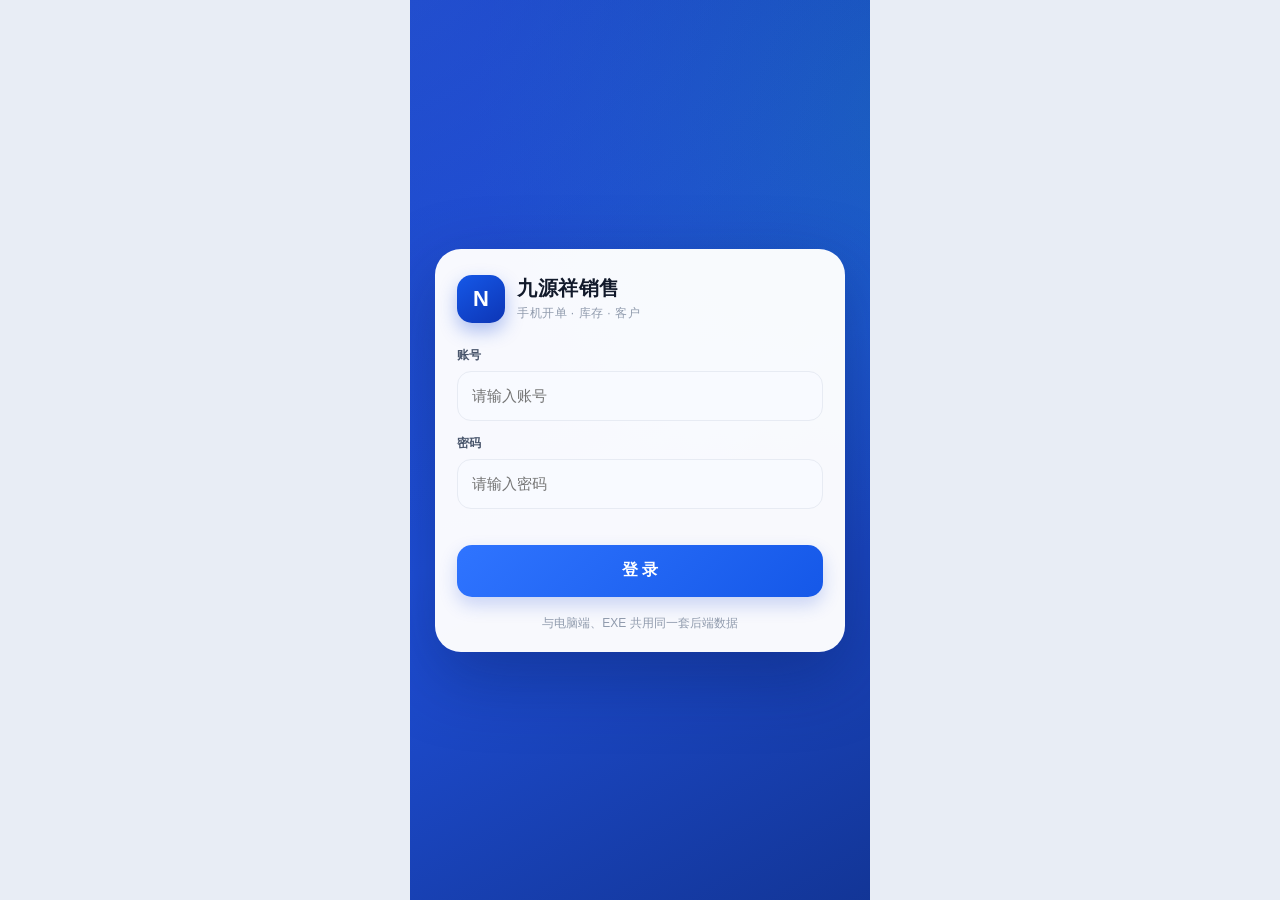
==== commit f909f01d: "Add files via upload" ====
--- a/index.html
+++ b/index.html
@@ -25,8 +25,6 @@
       </div>
     </div>
     <form id="loginForm" autocomplete="on">
-      <label class="field-label">服务器 API 地址</label>
-      <input id="loginApiBase" class="input" inputmode="url" placeholder="https://118.178.95.24/api">
       <label class="field-label">账号</label>
       <input id="loginUsername" class="input" autocomplete="username" placeholder="请输入账号">
       <label class="field-label">密码</label>
@@ -90,6 +88,9 @@
 <div id="loading" class="loading hidden"><div class="spinner"></div><span>加载中…</span></div>
 
 <script src="./config.js"></script>
-<script src="./mobile.js"></script>
+<script src="./mobile.js?v=20261120d"></script>
 </body>
 </html>
+
+
+
